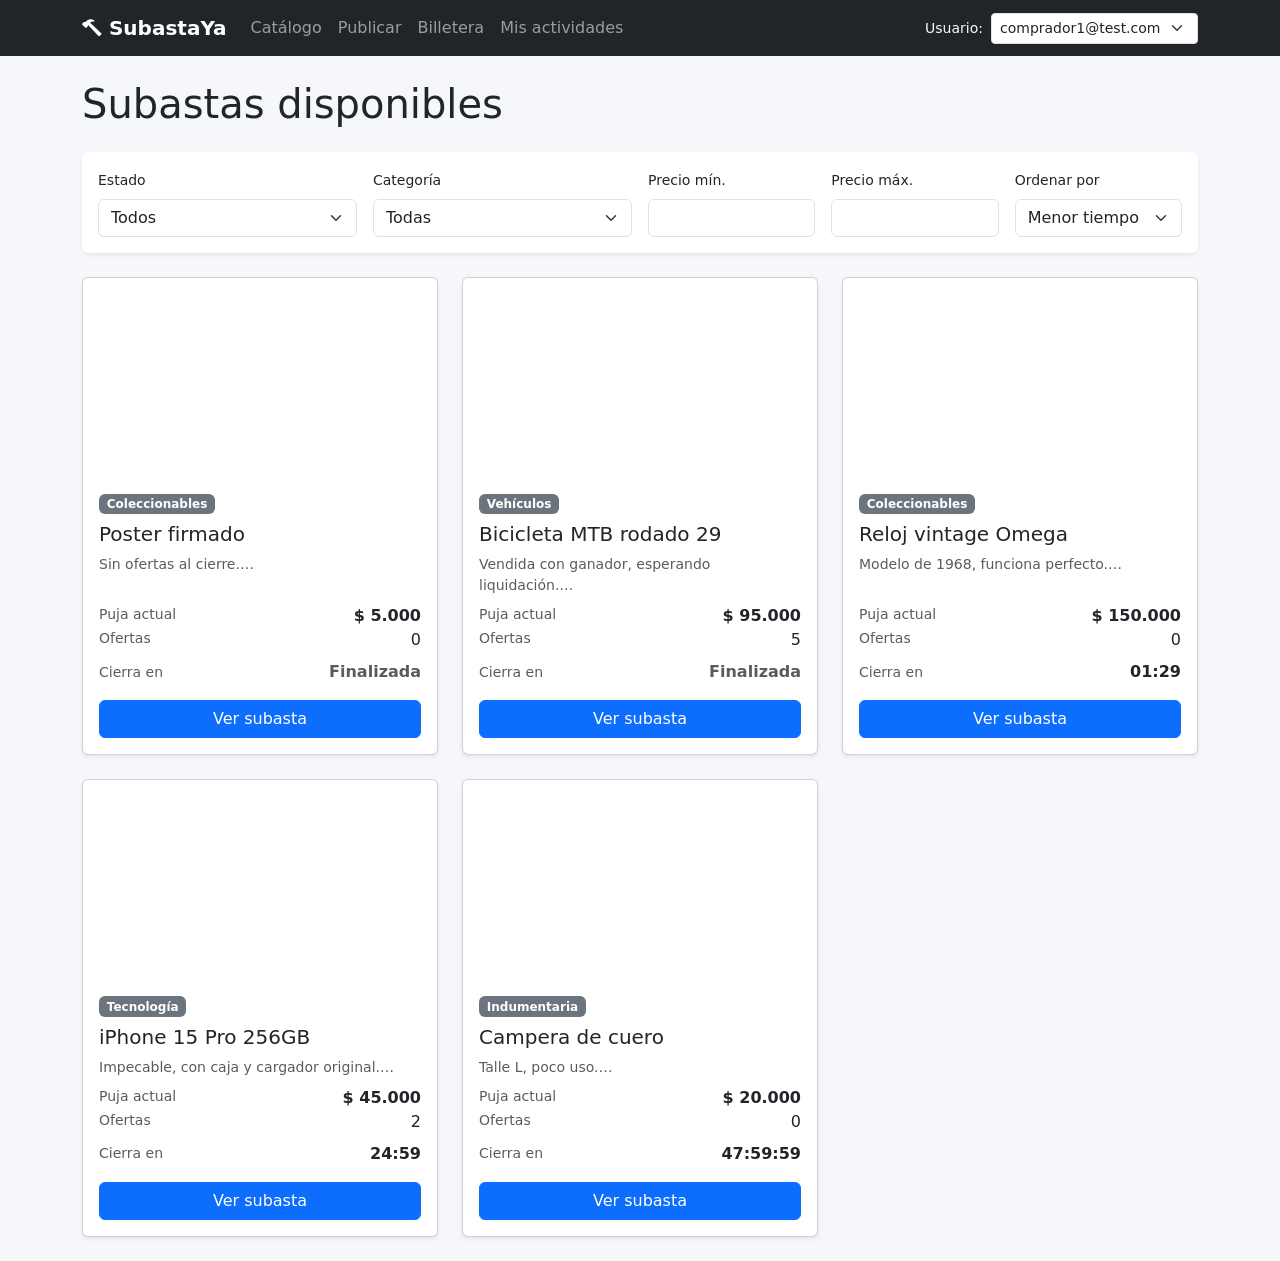
==== frontend/index.html @ b1092e9f "reenombrado" ====
<!DOCTYPE html>
<html lang="es">
<head>
    <meta charset="UTF-8">
    <meta name="viewport" content="width=device-width, initial-scale=1.0">
    <title>SubastaYa — Catálogo</title>
    <link href="https://cdn.jsdelivr.net/npm/bootstrap@5.3.3/dist/css/bootstrap.min.css" rel="stylesheet">
    <link href="https://cdn.jsdelivr.net/npm/bootstrap-icons@1.11.3/font/bootstrap-icons.css" rel="stylesheet">
    <link href="css/styles.css" rel="stylesheet">
</head>
<body>
    <div id="navbar-container"></div>

    <main class="container py-4">
        <h1 class="mb-4">Subastas disponibles</h1>

        <!-- Filtros -->
        <div class="card border-0 shadow-sm mb-4">
            <div class="card-body">
                <div class="row g-3">
                    <div class="col-12 col-md-3">
                        <label class="form-label small">Estado</label>
                        <select id="filtro-estado" class="form-select">
                            <option value="">Todos</option>
                            <option value="ACTIVA">Activas</option>
                            <option value="PROGRAMADA">Próximas</option>
                            <option value="FINALIZADA">Finalizadas</option>
                        </select>
                    </div>
                    <div class="col-12 col-md-3">
                        <label class="form-label small">Categoría</label>
                        <select id="filtro-categoria" class="form-select">
                            <option value="">Todas</option>
                        </select>
                    </div>
                    <div class="col-6 col-md-2">
                        <label class="form-label small">Precio mín.</label>
                        <input type="number" id="filtro-precio-min" class="form-control" min="0">
                    </div>
                    <div class="col-6 col-md-2">
                        <label class="form-label small">Precio máx.</label>
                        <input type="number" id="filtro-precio-max" class="form-control" min="0">
                    </div>
                    <div class="col-12 col-md-2">
                        <label class="form-label small">Ordenar por</label>
                        <select id="filtro-orden" class="form-select">
                            <option value="tiempo">Menor tiempo restante</option>
                            <option value="puja">Mayor puja</option>
                        </select>
                    </div>
                </div>
            </div>
        </div>

        <!-- Loader -->
        <div id="loader" class="text-center py-5 d-none">
            <div class="spinner-border text-primary" role="status"></div>
            <p class="mt-2 text-muted">Cargando subastas…</p>
        </div>

        <!-- Grid de cards -->
        <div id="grid-subastas" class="row g-4"></div>

        <!-- Empty state -->
        <div id="empty-state" class="text-center py-5 d-none">
            <i class="bi bi-inbox display-1 text-muted"></i>
            <p class="mt-3 text-muted">No hay subastas con esos filtros.</p>
        </div>
    </main>

    <!-- Container de toasts -->
    <div id="toast-container" class="toast-container position-fixed bottom-0 end-0 p-3"></div>

    <script src="https://cdn.jsdelivr.net/npm/bootstrap@5.3.3/dist/js/bootstrap.bundle.min.js"></script>
    <script src="js/ui.js"></script>
    <script src="js/api.js"></script>
    <script src="js/navbar.js"></script>
    <script src="js/catalogo.js"></script>
</body>
</html>
---- frontend/css/styles.css ----
body {
    background-color: #f5f7fa;
}

.card-subasta {
    transition: transform 0.15s ease, box-shadow 0.15s ease;
}
.card-subasta:hover {
    transform: translateY(-4px);
    box-shadow: 0 0.5rem 1rem rgba(0,0,0,.15) !important;
}

.timer-card {
    font-variant-numeric: tabular-nums;
}

@media (max-width: 991px) {
    .navbar .form-select { width: 100% !important; }
}

/* Timer grande en la sala de subasta */
.timer-grande {
    font-size: 3rem;
    font-variant-numeric: tabular-nums;
    font-weight: 700;
    text-align: center;
}
.timer-grande.critico { color: #dc3545; animation: pulse 1s infinite; }
.timer-grande.alerta  { color: #ffc107; }

@keyframes pulse {
    0%, 100% { opacity: 1; }
    50%      { opacity: 0.5; }
}
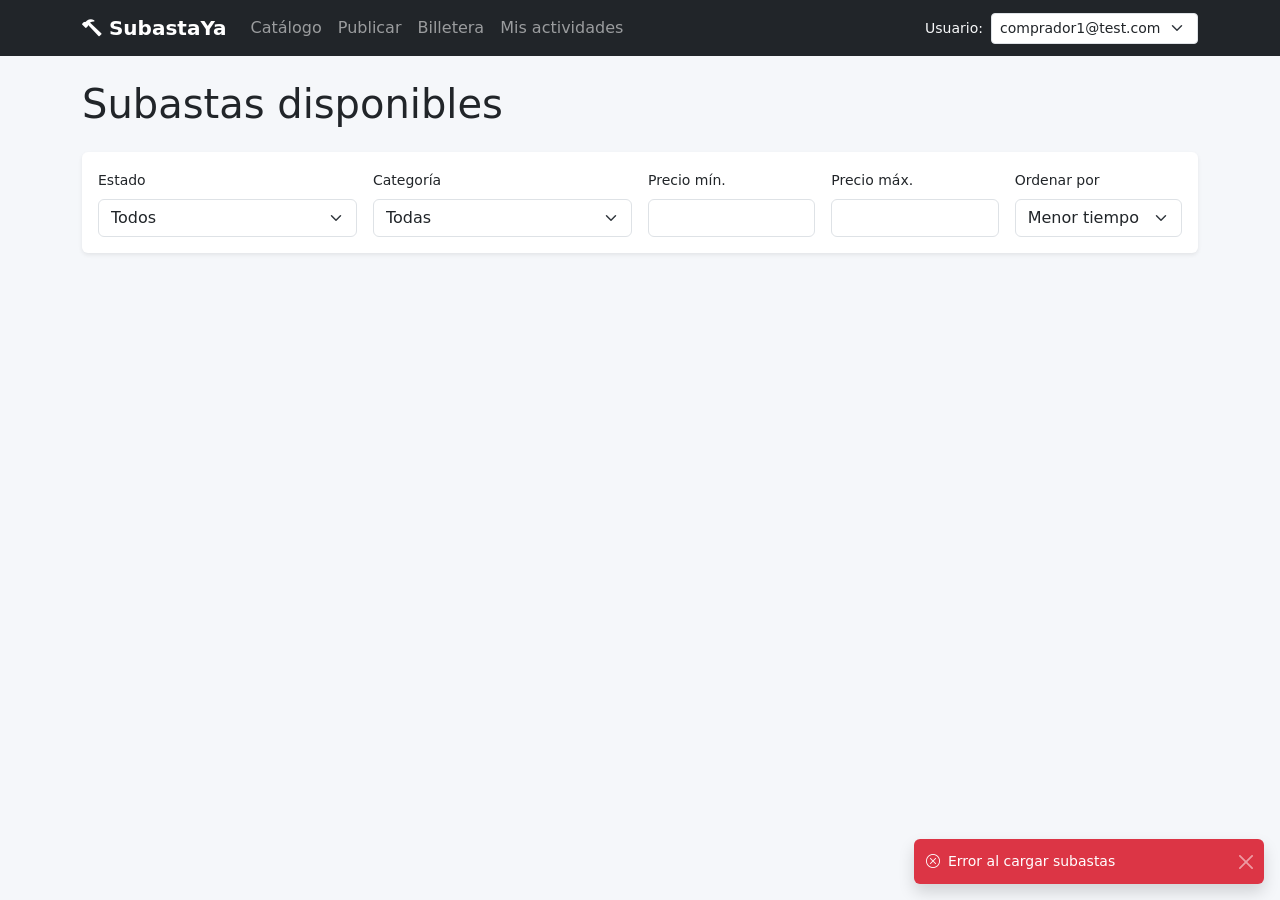
==== commit 2fa7bbc9: "feat: agrega atributo de renderizado a vistas frontend" ====
--- a/frontend/index.html
+++ b/frontend/index.html
@@ -11,7 +11,7 @@
 <body>
     <div id="navbar-container"></div>
 
-    <main class="container py-4">
+    <main class="container py-4" data-sys-render="auto">
         <h1 class="mb-4">Subastas disponibles</h1>
 
         <!-- Filtros -->
